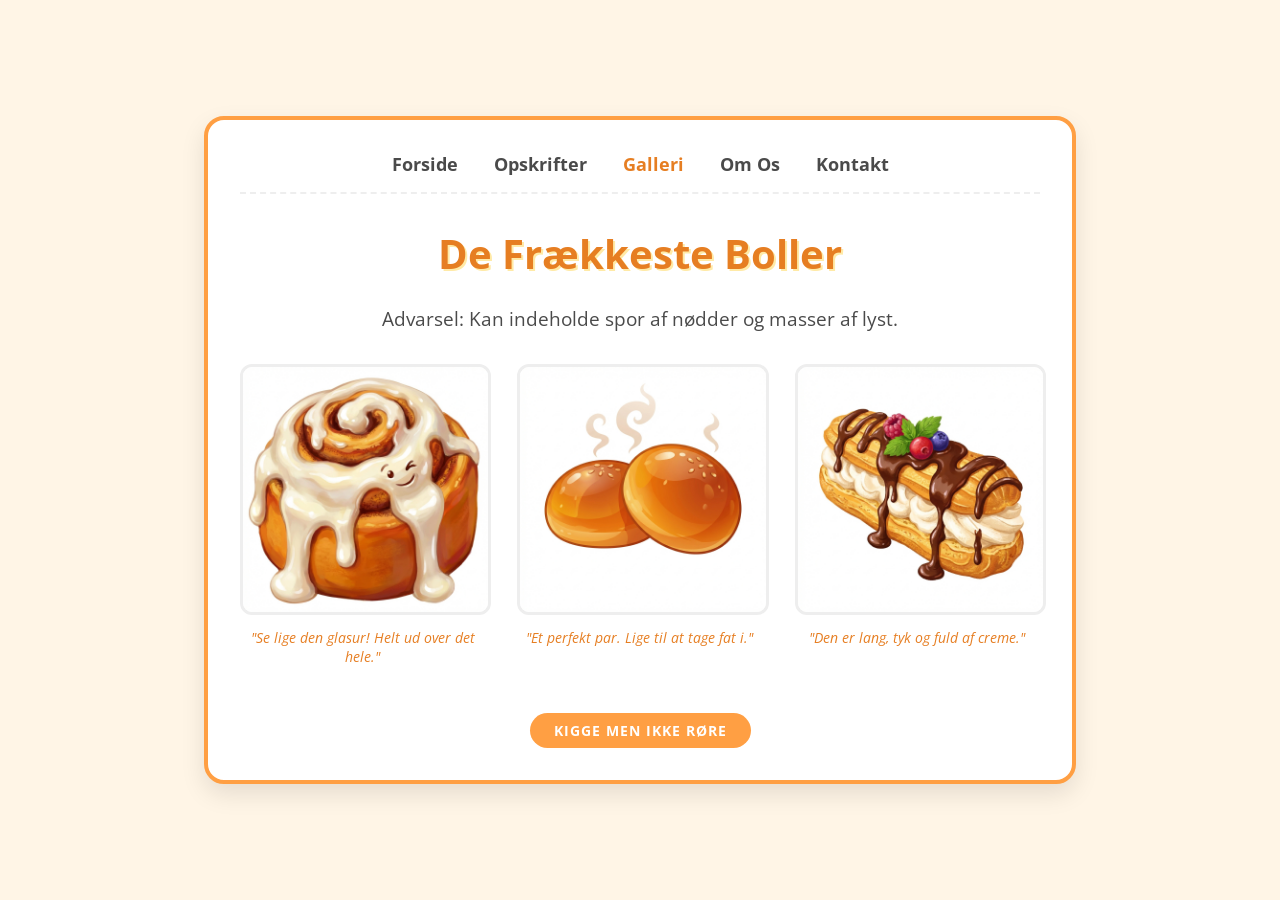
==== www/galleri.html @ 7afe0a17 "feat: Update contact and recipe pages with more suggestive and humorous content." ====
<!DOCTYPE html>
<html lang="da">

<head>
    <meta charset="UTF-8">
    <meta name="viewport" content="width=device-width, initial-scale=1.0">
    <title>Galleri - Bolletrold.dk</title>
    <link rel="stylesheet" href="style.css">
    <link href="https://fonts.googleapis.com/css2?family=Open+Sans:wght@400;700&display=swap" rel="stylesheet">
</head>

<body>
    <div class="container gallery-container">
        <nav class="main-nav">
            <a href="index.html">Forside</a>
            <a href="opskrifter.html">Opskrifter</a>
            <a href="galleri.html" class="active">Galleri</a>
            <a href="om-os.html">Om Os</a>
            <a href="kontakt.html">Kontakt</a>
        </nav>

        <h1>De Frækkeste Boller</h1>
        <p class="intro">Advarsel: Kan indeholde spor af nødder og masser af lyst.</p>

        <div class="gallery-grid">
            <div class="gallery-item">
                <img src="bun1.png" alt="Klisteret snegl">
                <p>"Se lige den glasur! Helt ud over det hele."</p>
            </div>
            <div class="gallery-item">
                <img src="bun2.png" alt="To runde boller">
                <p>"Et perfekt par. Lige til at tage fat i."</p>
            </div>
            <div class="gallery-item">
                <img src="bun3.png" alt="Lang eclair">
                <p>"Den er lang, tyk og fuld af creme."</p>
            </div>
        </div>

        <div class="status-badge">Kigge men ikke røre</div>
    </div>
</body>

</html>
---- www/style.css ----
body {
    font-family: 'Open Sans', sans-serif;
    background-color: #fff5e6;
    /* Warm doughy color */
    display: flex;
    justify-content: center;
    align-items: center;
    min-height: 100vh;
    margin: 0;
    color: #4a4a4a;
}

.container {
    text-align: center;
    background: white;
    padding: 2rem;
    border-radius: 20px;
    box-shadow: 0 10px 25px rgba(0, 0, 0, 0.1);
    max-width: 600px;
    width: 90%;
    border: 4px solid #ff9f43;
}

.main-nav {
    margin-bottom: 2rem;
    padding-bottom: 1rem;
    border-bottom: 2px dashed #eee;
}

.main-nav a {
    color: #4a4a4a;
    text-decoration: none;
    margin: 0 1rem;
    font-weight: bold;
    font-size: 1.1rem;
    transition: color 0.3s;
}

.main-nav a:hover,
.main-nav a.active {
    color: #e67e22;
}

h1 {
    /* Fun, chunky font removed */
    color: #e67e22;
    margin-bottom: 1.5rem;
    font-size: 2.5rem;
    text-shadow: 2px 2px 0px #ffeaa7;
}

.troll-img {
    max-width: 100%;
    height: auto;
    border-radius: 12px;
    margin-bottom: 1.5rem;
    transform: rotate(-2deg);
    border: 3px solid #eee;
}

.troll-img:hover {
    transform: rotate(2deg) scale(1.02);
    transition: transform 0.3s ease;
}

.intro {
    font-size: 1.2rem;
    margin-bottom: 0.5rem;
}

.punchline {
    font-size: 1.5rem;
    font-weight: bold;
    color: #d35400;
    margin: 1rem 0;
    font-style: italic;
}

.sub-text {
    font-size: 0.9rem;
    color: #999;
    transition: opacity 0.5s ease-in-out;
    min-height: 1.5em;
    /* Prevent layout shift */
}

.status-badge {
    display: inline-block;
    margin-top: 2rem;
    padding: 0.5rem 1.5rem;
    background-color: #ff9f43;
    color: white;
    border-radius: 50px;
    font-weight: bold;
    font-size: 0.9rem;
    text-transform: uppercase;
    letter-spacing: 1px;
}

.recipe-card,
.contact-box {
    background: #fff;
    border: 2px solid #eee;
    padding: 1.5rem;
    border-radius: 12px;
    margin: 1.5rem 0;
    text-align: left;
}

.recipe-card h2 {
    color: #e67e22;
    margin-top: 0;
    font-family: inherit;
}

.recipe-card ul {
    padding-left: 1.2rem;
    line-height: 1.6;
}

.contact-box p {
    font-size: 1.1rem;
    margin: 0.5rem 0;
}

.gallery-container {
    max-width: 800px;
    /* Wider for gallery */
}

.gallery-grid {
    display: grid;
    grid-template-columns: repeat(auto-fit, minmax(200px, 1fr));
    gap: 2rem;
    margin-top: 2rem;
}

.gallery-item img {
    width: 100%;
    border-radius: 12px;
    border: 3px solid #eee;
    transition: transform 0.3s ease;
}

.gallery-item img:hover {
    transform: scale(1.05);
}

.gallery-item p {
    font-style: italic;
    color: #e67e22;
    margin-top: 0.5rem;
    font-size: 0.9rem;
}
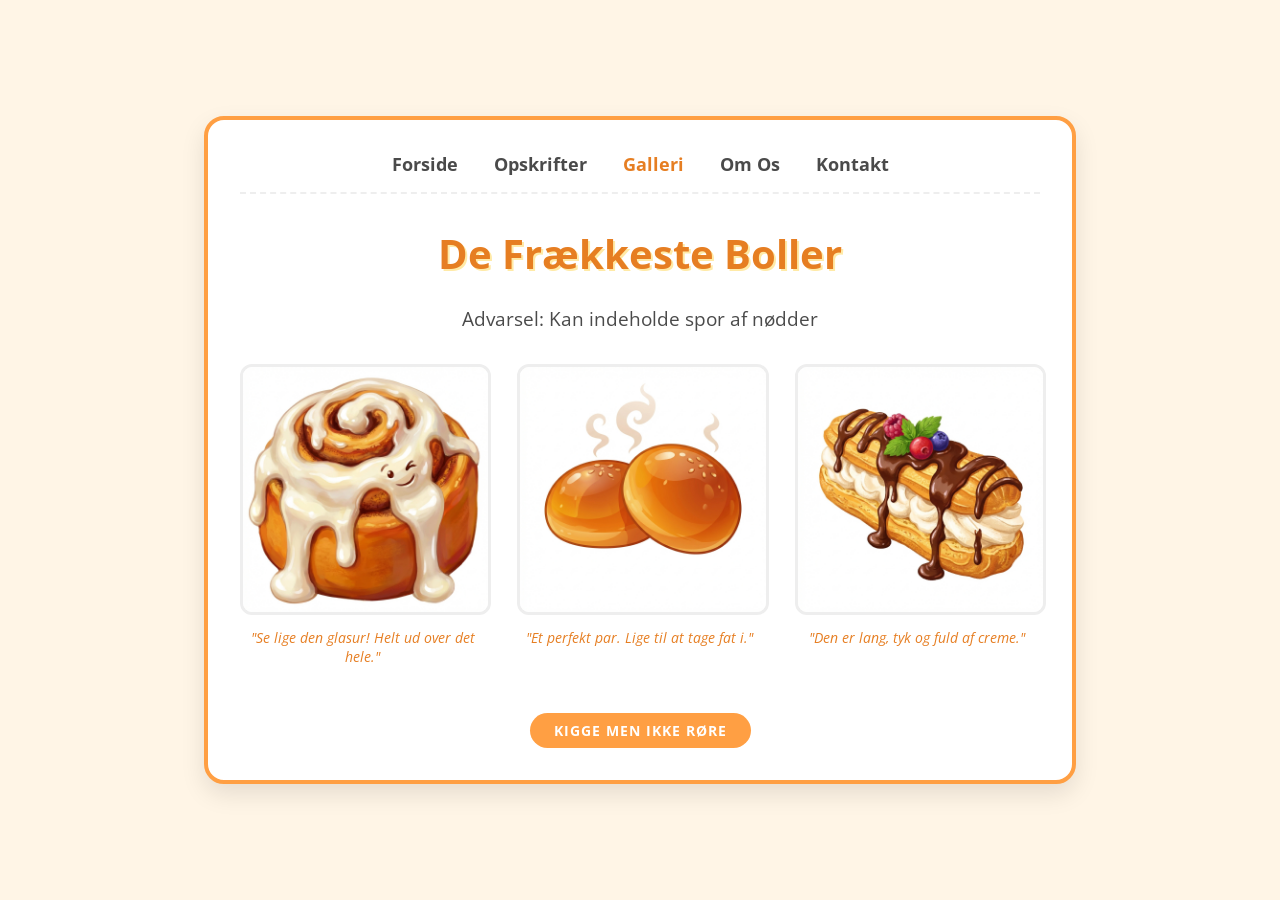
==== commit f43e4017: ""Update the "About Us" page with a new narrative and adjust the intro text on the "Gallery" page." ====
--- a/www/galleri.html
+++ b/www/galleri.html
@@ -20,7 +20,7 @@
         </nav>
 
         <h1>De Frækkeste Boller</h1>
-        <p class="intro">Advarsel: Kan indeholde spor af nødder og masser af lyst.</p>
+        <p class="intro">Advarsel: Kan indeholde spor af nødder</p>
 
         <div class="gallery-grid">
             <div class="gallery-item">
